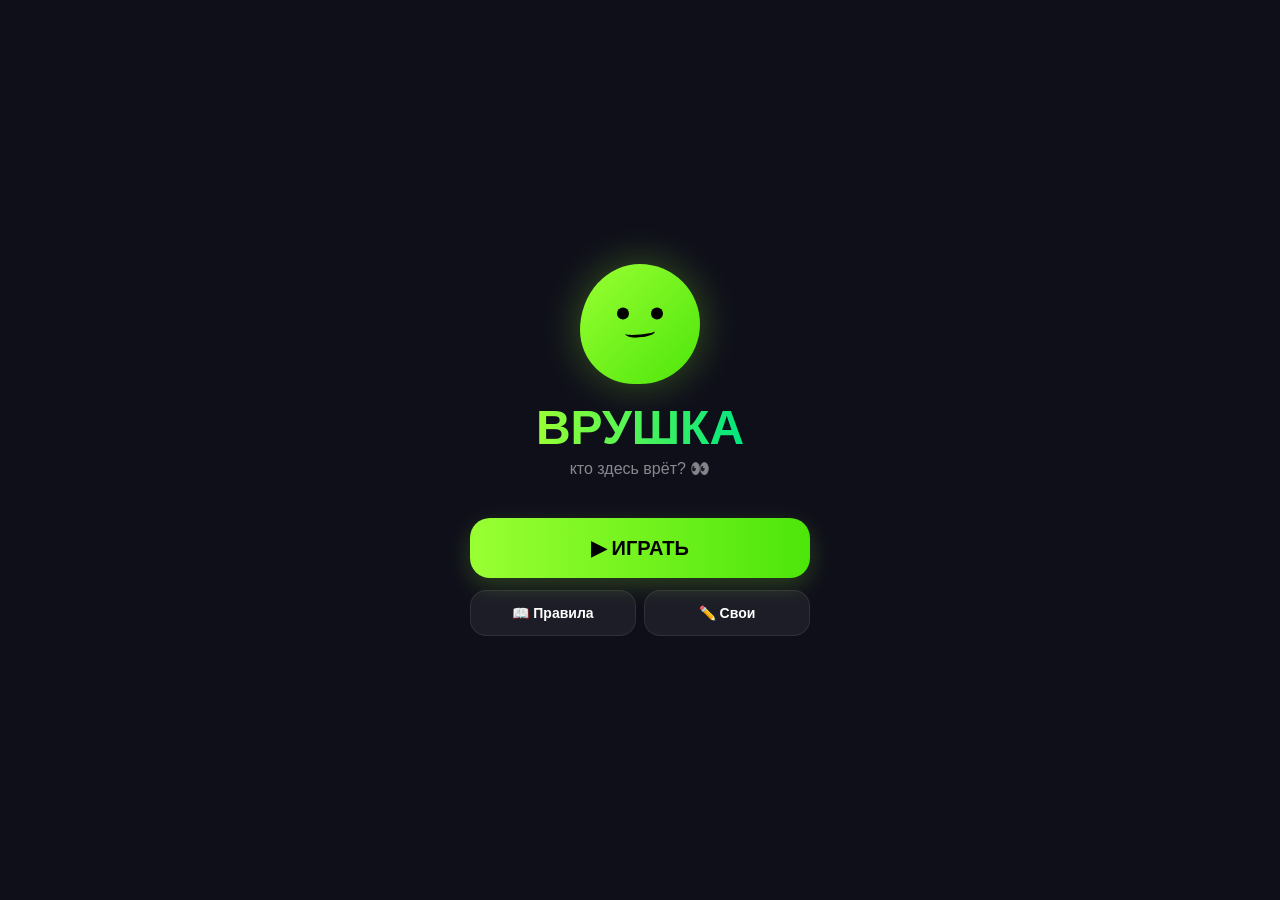
==== index.html @ 9cc6c737 "Vrushka Mini App" ====
<!DOCTYPE html>
<html lang="ru">
<head>
    <meta charset="UTF-8">
    <meta name="viewport" content="width=device-width, initial-scale=1.0, maximum-scale=1.0, user-scalable=no">
    <title>Врушка</title>
    <script src="https://telegram.org/js/telegram-web-app.js"></script>
    <link rel="stylesheet" href="css/style.css">
</head>
<body>
    <!-- Screens -->
    <div id="app">
        <!-- Menu -->
        <div id="screen-menu" class="screen active">
            <div class="floating-emojis">
                <span class="float-emoji" style="left:10%;top:12%;animation-delay:0s">🤥</span>
                <span class="float-emoji" style="left:85%;top:10%;animation-delay:0.5s">🕵️</span>
                <span class="float-emoji" style="left:8%;top:45%;animation-delay:1s">🎭</span>
                <span class="float-emoji" style="left:90%;top:40%;animation-delay:1.5s">🔍</span>
                <span class="float-emoji" style="left:15%;top:70%;animation-delay:0.8s">🃏</span>
                <span class="float-emoji" style="left:85%;top:65%;animation-delay:1.2s">👻</span>
            </div>
            <div class="menu-content">
                <div class="logo">
                    <div class="blob-logo" id="blob-logo">
                        <div class="blob-face">
                            <div class="blob-eyes">
                                <div class="blob-eye"></div>
                                <div class="blob-eye"></div>
                            </div>
                            <div class="blob-smirk"></div>
                        </div>
                    </div>
                    <h1 class="game-title">ВРУШКА</h1>
                    <p class="game-subtitle">кто здесь врёт? 👀</p>
                </div>
                <div class="menu-buttons">
                    <button class="btn btn-primary btn-large" onclick="showScreen('setup')">▶ ИГРАТЬ</button>
                    <div class="btn-row">
                        <button class="btn btn-chip" onclick="showScreen('rules')">📖 Правила</button>
                        <button class="btn btn-chip" onclick="showScreen('custom')">✏️ Свои</button>
                    </div>
                </div>
            </div>
        </div>

        <!-- Setup -->
        <div id="screen-setup" class="screen">
            <div class="screen-header">
                <button class="btn-back" onclick="showScreen('menu')">← Назад</button>
                <h2>Настройка</h2>
            </div>
            <div class="setup-content">
                <div class="setup-section">
                    <label>👥 Игроки</label>
                    <div class="player-count-row">
                        <button class="count-btn active" onclick="setPlayerCount(3)">3</button>
                        <button class="count-btn" onclick="setPlayerCount(4)">4</button>
                        <button class="count-btn" onclick="setPlayerCount(5)">5</button>
                        <button class="count-btn" onclick="setPlayerCount(6)">6</button>
                        <button class="count-btn" onclick="setPlayerCount(7)">7</button>
                        <button class="count-btn" onclick="setPlayerCount(8)">8</button>
                    </div>
                </div>
                <div class="setup-section">
                    <label>✏️ Имена</label>
                    <div id="player-names"></div>
                </div>
                <div class="setup-section">
                    <label>🤥 Врушки</label>
                    <div class="player-count-row">
                        <button class="count-btn liar active" onclick="setLiarCount(1)">1</button>
                        <button class="count-btn liar" onclick="setLiarCount(2)">2</button>
                        <button class="count-btn liar" onclick="setLiarCount(3)">3</button>
                    </div>
                </div>
                <div class="setup-section">
                    <label>🎭 Категория</label>
                    <div class="category-row" id="category-row"></div>
                </div>
                <button class="btn btn-primary btn-large" onclick="startGame()">🚀 НАЧАТЬ ИГРУ</button>
            </div>
        </div>

        <!-- Card Reveal -->
        <div id="screen-card" class="screen">
            <div class="card-progress" id="card-progress"></div>
            <div class="card-content" id="card-content"></div>
        </div>

        <!-- Round -->
        <div id="screen-round" class="screen">
            <div class="round-header" id="round-header"></div>
            <div class="round-content" id="round-content"></div>
            <div class="round-buttons">
                <button class="btn btn-danger" onclick="goToVoting()">🗳️ Голосовать</button>
                <button class="btn btn-primary" onclick="nextRound()">Далее →</button>
            </div>
        </div>

        <!-- Voting -->
        <div id="screen-voting" class="screen">
            <div class="voting-content" id="voting-content"></div>
        </div>

        <!-- Result -->
        <div id="screen-result" class="screen">
            <div class="result-content" id="result-content"></div>
        </div>

        <!-- Rules -->
        <div id="screen-rules" class="screen">
            <div class="screen-header">
                <button class="btn-back" onclick="showScreen('menu')">← Назад</button>
                <h2>Правила</h2>
            </div>
            <div class="rules-content">
                <div class="rule-card">
                    <h3>🎯 Цель</h3>
                    <p>Сыщики ищут Врушку — игрока, который НЕ знает загаданного персонажа. Врушка блефует!</p>
                </div>
                <div class="rule-card">
                    <h3>🗣️ Раунд 1: Описание</h3>
                    <p>Опишите персонажа словами. Некоторым попадутся смешные условия!</p>
                </div>
                <div class="rule-card">
                    <h3>🤫 Раунд 2: Жесты</h3>
                    <p>Покажите МЕСТО без слов — только жесты и мимика!</p>
                </div>
                <div class="rule-card">
                    <h3>☝️ Раунд 3: Одно слово</h3>
                    <p>Скажите одно слово о персонаже.</p>
                </div>
                <div class="rule-card">
                    <h3>❓ Раунд 4: Вопросы</h3>
                    <p>Задавайте друг другу вопросы как персонажу в этом месте.</p>
                </div>
                <div class="rule-card">
                    <h3>🗳️ Голосование</h3>
                    <p>Кто набрал больше голосов — подозреваемый. Если это Врушка — сыщики победили!</p>
                </div>
            </div>
        </div>

        <!-- Custom Content -->
        <div id="screen-custom" class="screen">
            <div class="screen-header">
                <button class="btn-back" onclick="showScreen('menu')">← Назад</button>
                <h2>Свой контент</h2>
            </div>
            <div class="custom-content">
                <div class="setup-section">
                    <label>🎭 Свои персонажи</label>
                    <div class="add-row">
                        <input type="text" id="custom-char-name" placeholder="Имя персонажа" class="input">
                        <button class="btn btn-add" onclick="addCustomCharacter()">+</button>
                    </div>
                    <div id="custom-chars-list" class="custom-list"></div>
                </div>
                <div class="setup-section">
                    <label>📍 Свои места</label>
                    <div class="add-row">
                        <input type="text" id="custom-place-name" placeholder="Название места" class="input">
                        <button class="btn btn-add" onclick="addCustomPlace()">+</button>
                    </div>
                    <div id="custom-places-list" class="custom-list"></div>
                </div>
            </div>
        </div>
    </div>

    <script src="js/data.js"></script>
    <script src="js/game.js"></script>
</body>
</html>
---- css/style.css ----
* { margin: 0; padding: 0; box-sizing: border-box; }

:root {
    --bg: #0f0f1a;
    --lime: #99ff33;
    --lime-dark: #4de60a;
    --purple: #9933ff;
    --pink: #ff33aa;
    --red: #ff4444;
    --orange: #ff9933;
    --text: #ffffff;
    --text-dim: rgba(255,255,255,0.5);
    --card-bg: rgba(255,255,255,0.06);
    --card-border: rgba(255,255,255,0.08);
    --radius: 16px;
    --safe-bottom: env(safe-area-inset-bottom, 20px);
}

body {
    font-family: -apple-system, 'SF Pro Rounded', 'SF Pro Display', sans-serif;
    background: var(--bg);
    color: var(--text);
    min-height: 100vh;
    overflow-x: hidden;
    -webkit-user-select: none;
    user-select: none;
}

#app { min-height: 100vh; position: relative; }

/* Screens */
.screen { display: none; min-height: 100vh; padding: 20px; padding-bottom: calc(20px + var(--safe-bottom)); flex-direction: column; }
.screen.active { display: flex; animation: fadeIn 0.3s ease; }

@keyframes fadeIn { from { opacity: 0; transform: translateY(10px); } to { opacity: 1; transform: translateY(0); } }

/* Floating emojis */
.floating-emojis { position: fixed; top: 0; left: 0; right: 0; bottom: 0; pointer-events: none; z-index: 0; }
.float-emoji { position: absolute; font-size: 28px; opacity: 0; animation: floatEmoji 3s ease-in-out infinite alternate; }
@keyframes floatEmoji { from { opacity: 0; transform: translateY(0); } to { opacity: 0.5; transform: translateY(-20px); } }

/* Logo */
.menu-content { display: flex; flex-direction: column; align-items: center; justify-content: center; flex: 1; gap: 40px; position: relative; z-index: 1; }
.logo { text-align: center; }

.blob-logo {
    width: 120px; height: 120px; margin: 0 auto 16px;
    background: linear-gradient(135deg, var(--lime), var(--lime-dark));
    border-radius: 50% 50% 50% 45% / 55% 50% 50% 45%;
    position: relative;
    box-shadow: 0 0 40px rgba(153, 255, 51, 0.3);
    animation: blobFloat 2s ease-in-out infinite alternate;
}
@keyframes blobFloat { from { transform: translateY(6px); } to { transform: translateY(-6px); } }

.blob-face { position: absolute; top: 50%; left: 50%; transform: translate(-50%, -55%); }
.blob-eyes { display: flex; gap: 22px; justify-content: center; margin-bottom: 8px; }
.blob-eye { width: 12px; height: 12px; background: #000; border-radius: 50%; }
.blob-smirk { width: 30px; height: 10px; margin: 0 auto; border-bottom: 3px solid #000; border-radius: 0 0 50% 50%; transform: rotate(-5deg); }

.game-title {
    font-size: 48px; font-weight: 900;
    background: linear-gradient(90deg, var(--lime), #00e680);
    -webkit-background-clip: text; -webkit-text-fill-color: transparent;
    text-shadow: none;
}
.game-subtitle { color: var(--text-dim); font-size: 16px; margin-top: 4px; }

/* Buttons */
.menu-buttons { width: 100%; max-width: 340px; display: flex; flex-direction: column; gap: 12px; }

.btn {
    border: none; cursor: pointer; font-weight: 800; font-size: 16px;
    border-radius: var(--radius); padding: 16px 24px;
    transition: transform 0.15s, opacity 0.15s;
    font-family: inherit;
}
.btn:active { transform: scale(0.97); }

.btn-primary { background: linear-gradient(90deg, var(--lime), var(--lime-dark)); color: #000; }
.btn-large { font-size: 20px; padding: 18px 24px; width: 100%; border-radius: 20px; box-shadow: 0 8px 25px rgba(153, 255, 51, 0.2); }
.btn-danger { background: var(--red); color: #fff; }
.btn-chip { background: var(--card-bg); color: #fff; flex: 1; font-size: 14px; padding: 14px 10px; border: 1px solid var(--card-border); }
.btn-row { display: flex; gap: 8px; }
.btn-back { background: none; border: none; color: var(--text-dim); font-size: 16px; cursor: pointer; font-family: inherit; }
.btn-add { background: var(--lime); color: #000; border: none; width: 44px; height: 44px; border-radius: 10px; font-size: 20px; font-weight: bold; cursor: pointer; }

/* Screen header */
.screen-header { display: flex; align-items: center; gap: 12px; margin-bottom: 20px; }
.screen-header h2 { font-size: 22px; font-weight: 900; flex: 1; text-align: center; padding-right: 40px; }

/* Setup */
.setup-content { display: flex; flex-direction: column; gap: 20px; overflow-y: auto; flex: 1; }
.setup-section { background: var(--card-bg); border-radius: var(--radius); padding: 16px; }
.setup-section label { font-size: 14px; font-weight: 700; display: block; margin-bottom: 10px; }

.player-count-row { display: flex; gap: 8px; }
.count-btn {
    flex: 1; padding: 12px 0; background: rgba(255,255,255,0.08); border: none; color: #fff;
    border-radius: 12px; font-size: 18px; font-weight: 800; cursor: pointer; font-family: inherit;
    transition: all 0.2s;
}
.count-btn.active { background: linear-gradient(180deg, var(--lime), var(--lime-dark)); color: #000; }
.count-btn.liar.active { background: linear-gradient(180deg, var(--red), var(--orange)); color: #000; }

.input {
    width: 100%; padding: 12px 14px; background: rgba(255,255,255,0.08); border: 1px solid var(--card-border);
    border-radius: 10px; color: #fff; font-size: 16px; font-family: inherit; outline: none;
}
.input:focus { border-color: var(--lime); }
.input-row { margin-bottom: 8px; }

.add-row { display: flex; gap: 8px; margin-bottom: 10px; }
.add-row .input { flex: 1; }

/* Category */
.category-row { display: flex; gap: 8px; flex-wrap: wrap; }
.cat-btn {
    padding: 8px 14px; background: rgba(255,255,255,0.08); border: none; color: #fff;
    border-radius: 20px; font-size: 13px; font-weight: 600; cursor: pointer; font-family: inherit;
    transition: all 0.2s;
}
.cat-btn.active { background: linear-gradient(90deg, var(--lime), var(--lime-dark)); color: #000; }

/* Card Reveal */
.card-progress { display: flex; gap: 4px; margin-bottom: 20px; }
.card-pip { flex: 1; height: 4px; border-radius: 2px; background: rgba(255,255,255,0.15); }
.card-pip.done { background: var(--lime); }

.card-content { flex: 1; display: flex; flex-direction: column; align-items: center; justify-content: center; gap: 16px; }

.card-pass { text-align: center; }
.card-pass .phone-emoji { font-size: 60px; margin-bottom: 16px; }
.card-pass .player-name { font-size: 32px; font-weight: 900; background: linear-gradient(90deg, var(--lime), var(--lime-dark)); -webkit-background-clip: text; -webkit-text-fill-color: transparent; }

.card-revealed { text-align: center; width: 100%; }
.role-emoji { font-size: 50px; margin-bottom: 8px; }
.role-text { font-size: 24px; font-weight: 900; margin-bottom: 16px; }
.role-detective { color: var(--lime); }
.role-liar { color: var(--red); }

.card-info {
    background: var(--card-bg); border-radius: var(--radius); padding: 24px;
    margin: 0 auto; max-width: 300px; width: 100%;
    border: 1px solid var(--card-border);
}
.card-info.liar { border-color: rgba(255,68,68,0.2); background: rgba(255,68,68,0.08); }
.card-info.detective { border-color: rgba(153,255,51,0.2); background: rgba(153,255,51,0.05); }

.card-label { font-size: 12px; color: var(--text-dim); margin-bottom: 4px; }
.card-value { font-size: 18px; font-weight: 700; }
.card-emoji { font-size: 32px; margin-bottom: 4px; }
.card-divider { height: 1px; background: rgba(255,255,255,0.1); margin: 12px 0; }

.condition-badge {
    background: rgba(255,153,51,0.1); border: 1px solid rgba(255,153,51,0.2);
    border-radius: 12px; padding: 12px; margin-top: 12px; text-align: center;
}
.condition-badge span { color: var(--orange); font-weight: 700; font-size: 14px; }

/* Round */
.round-header { text-align: center; margin-bottom: 16px; }
.round-num { font-size: 14px; color: var(--text-dim); }
.round-title { font-size: 24px; font-weight: 900; margin: 4px 0; }
.round-subtitle { font-size: 14px; color: var(--text-dim); }

.round-content { flex: 1; overflow-y: auto; }

.player-card {
    display: flex; align-items: center; gap: 12px;
    padding: 12px 14px; background: var(--card-bg); border-radius: 12px; margin-bottom: 8px;
    border: 1px solid transparent; cursor: pointer;
}
.player-card.active { background: rgba(153,255,51,0.08); border-color: rgba(153,255,51,0.2); }
.player-card .name { font-weight: 600; flex: 1; }
.player-card .badge { font-size: 12px; color: var(--lime); background: rgba(153,255,51,0.15); padding: 4px 8px; border-radius: 8px; }
.player-card .condition-text { font-size: 12px; color: var(--orange); margin-top: 2px; }

.round-buttons { display: flex; gap: 10px; padding-top: 16px; }
.round-buttons .btn { flex: 1; }

.info-bubble {
    display: flex; gap: 8px; padding: 12px; background: rgba(153,255,51,0.05);
    border-radius: 12px; margin-top: 12px; font-size: 13px; color: var(--text-dim);
}

/* Voting */
.voting-content { flex: 1; display: flex; flex-direction: column; }
.voting-title { font-size: 24px; font-weight: 900; text-align: center; margin-bottom: 4px; }
.voting-subtitle { text-align: center; color: var(--text-dim); margin-bottom: 20px; }

.vote-btn {
    display: flex; align-items: center; padding: 14px 16px; background: var(--card-bg);
    border: 1px solid var(--card-border); border-radius: 12px; margin-bottom: 8px;
    cursor: pointer; transition: all 0.2s;
}
.vote-btn:active { background: rgba(255,68,68,0.15); border-color: rgba(255,68,68,0.3); }
.vote-btn .name { flex: 1; font-size: 17px; font-weight: 600; color: #fff; }
.vote-btn .check { font-size: 20px; color: var(--text-dim); }
.vote-btn.selected { background: rgba(255,68,68,0.12); border-color: rgba(255,68,68,0.4); }
.vote-btn.selected .check { color: var(--red); }

.btn-vote-confirm {
    margin-top: auto; padding: 16px; background: linear-gradient(90deg, var(--red), var(--pink));
    color: #fff; border: none; border-radius: 16px; font-size: 17px; font-weight: 800;
    cursor: pointer; font-family: inherit; width: 100%;
}

/* Result */
.result-content { flex: 1; display: flex; flex-direction: column; align-items: center; gap: 16px; padding-top: 30px; overflow-y: auto; }
.result-emoji { font-size: 70px; animation: resultPop 0.6s ease; }
@keyframes resultPop { 0% { transform: scale(0.2); } 60% { transform: scale(1.15); } 100% { transform: scale(1); } }
.result-title { font-size: 28px; font-weight: 900; }
.result-win { color: var(--lime); }
.result-lose { color: var(--red); }

.meme-card {
    background: linear-gradient(180deg, rgba(30,30,45,1), rgba(20,20,30,1));
    border: 1px solid var(--card-border); border-radius: 20px;
    padding: 24px; text-align: center; width: 100%;
    box-shadow: 0 10px 30px rgba(0,0,0,0.3);
}
.meme-emoji { font-size: 50px; margin-bottom: 12px; }
.meme-text { font-size: 24px; font-weight: 900; margin-bottom: 8px; }
.meme-subtext { font-size: 15px; color: var(--text-dim); }

.result-card-reveal { background: var(--card-bg); border-radius: var(--radius); padding: 16px; width: 100%; text-align: center; }

.result-votes { width: 100%; }
.result-vote-row {
    display: flex; align-items: center; gap: 10px; padding: 10px 14px;
    background: var(--card-bg); border-radius: 10px; margin-bottom: 6px;
}
.result-vote-row .name { flex: 1; font-weight: 600; }
.result-vote-row .role-badge { font-size: 11px; font-weight: 700; padding: 3px 8px; border-radius: 10px; }
.role-badge-detective { color: var(--lime); background: rgba(153,255,51,0.12); }
.role-badge-liar { color: var(--red); background: rgba(255,68,68,0.12); }

/* Rules */
.rules-content { display: flex; flex-direction: column; gap: 12px; overflow-y: auto; flex: 1; }
.rule-card { background: var(--card-bg); border-radius: var(--radius); padding: 16px; }
.rule-card h3 { font-size: 16px; margin-bottom: 6px; }
.rule-card p { font-size: 14px; color: var(--text-dim); line-height: 1.5; }

/* Custom list */
.custom-list { display: flex; flex-direction: column; gap: 6px; }
.custom-item {
    display: flex; align-items: center; gap: 10px; padding: 10px 12px;
    background: rgba(255,255,255,0.04); border-radius: 10px;
}
.custom-item .name { flex: 1; font-weight: 600; }
.custom-item .del { background: none; border: none; color: rgba(255,68,68,0.5); font-size: 18px; cursor: pointer; }

/* Telegram theme */
body.tg-theme { --bg: var(--tg-theme-bg-color, #0f0f1a); color: var(--tg-theme-text-color, #fff); }
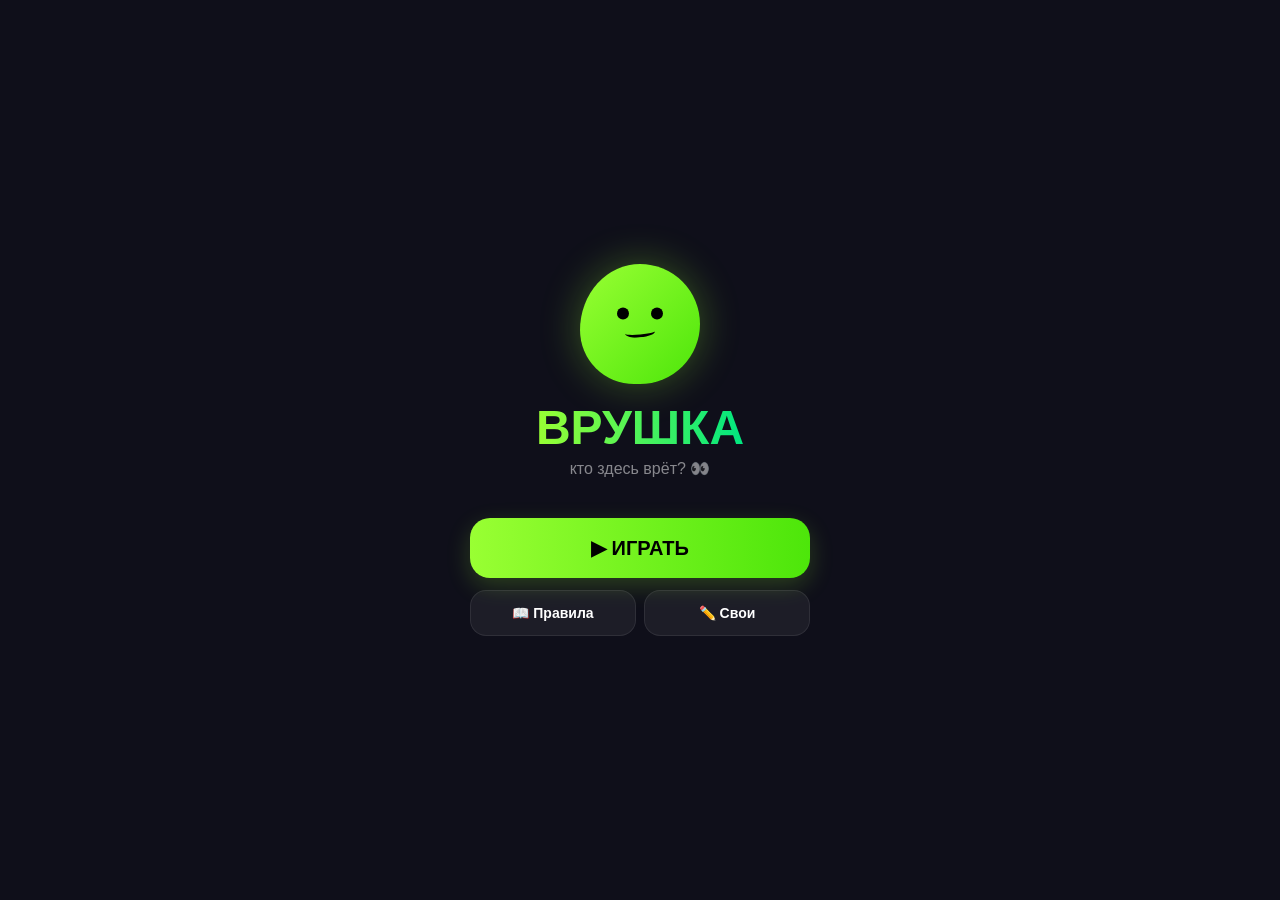
==== commit cb0cb006: "Force dark theme, fix XSS, add cache-busting, iOS fixes" ====
--- a/index.html
+++ b/index.html
@@ -1,15 +1,158 @@
 <!DOCTYPE html>
-<html lang="ru">
+<html lang="ru" style="background:#0f0f1a!important">
 <head>
     <meta charset="UTF-8">
     <meta name="viewport" content="width=device-width, initial-scale=1.0, maximum-scale=1.0, user-scalable=no">
+    <meta name="theme-color" content="#0f0f1a">
     <title>Врушка</title>
+    <style>
+/* CRITICAL DARK THEME - INLINED TO BYPASS IOS TELEGRAM CACHE */
+html,body,#app{background:#0f0f1a!important;background-color:#0f0f1a!important;color:#fff!important}
+*{color-scheme:dark!important}
+* { margin: 0; padding: 0; box-sizing: border-box; }
+:root {
+    --bg: #0f0f1a; --lime: #99ff33; --lime-dark: #4de60a;
+    --purple: #9933ff; --pink: #ff33aa; --red: #ff4444; --orange: #ff9933;
+    --text: #ffffff; --text-dim: rgba(255,255,255,0.5);
+    --card-bg: rgba(255,255,255,0.06); --card-border: rgba(255,255,255,0.08);
+    --radius: 16px; --safe-bottom: env(safe-area-inset-bottom, 20px);
+}
+html::before{content:'';position:fixed;inset:-100px;background:#0f0f1a;z-index:-99999;pointer-events:none}
+body { font-family: -apple-system, 'SF Pro Rounded', 'SF Pro Display', sans-serif; min-height: 100vh; min-height: 100dvh; overflow-x: hidden; -webkit-user-select: none; user-select: none; -webkit-tap-highlight-color: transparent; touch-action: manipulation; }
+#app { min-height: 100vh; min-height: 100dvh; position: relative; }
+.screen { display: none; min-height: 100vh; min-height: 100dvh; padding: 20px; padding-bottom: calc(20px + var(--safe-bottom)); flex-direction: column; background: #0f0f1a; }
+.screen.active { display: flex; animation: fadeIn 0.3s ease; }
+@keyframes fadeIn { from { opacity: 0; transform: translateY(10px); } to { opacity: 1; transform: translateY(0); } }
+.floating-emojis { position: fixed; top: 0; left: 0; right: 0; bottom: 0; pointer-events: none; z-index: 0; }
+.float-emoji { position: absolute; font-size: 28px; opacity: 0; animation: floatEmoji 3s ease-in-out infinite alternate; will-change: transform, opacity; }
+@keyframes floatEmoji { from { opacity: 0; transform: translateY(0); } to { opacity: 0.5; transform: translateY(-20px); } }
+.menu-content { display: flex; flex-direction: column; align-items: center; justify-content: center; flex: 1; gap: 40px; position: relative; z-index: 1; }
+.logo { text-align: center; }
+.blob-logo { width: 120px; height: 120px; margin: 0 auto 16px; background: linear-gradient(135deg, var(--lime), var(--lime-dark)); border-radius: 50% 50% 50% 45% / 55% 50% 50% 45%; position: relative; box-shadow: 0 0 40px rgba(153, 255, 51, 0.3); animation: blobFloat 2s ease-in-out infinite alternate; will-change: transform; }
+@keyframes blobFloat { from { transform: translateY(6px); } to { transform: translateY(-6px); } }
+.blob-face { position: absolute; top: 50%; left: 50%; transform: translate(-50%, -55%); }
+.blob-eyes { display: flex; gap: 22px; justify-content: center; margin-bottom: 8px; }
+.blob-eye { width: 12px; height: 12px; background: #000; border-radius: 50%; }
+.blob-smirk { width: 30px; height: 10px; margin: 0 auto; border-bottom: 3px solid #000; border-radius: 0 0 50% 50%; transform: rotate(-5deg); }
+.game-title { font-size: 48px; font-weight: 900; background: linear-gradient(90deg, var(--lime), #00e680); -webkit-background-clip: text; -webkit-text-fill-color: transparent; text-shadow: none; }
+.game-subtitle { color: var(--text-dim); font-size: 16px; margin-top: 4px; }
+.menu-buttons { width: 100%; max-width: 340px; display: flex; flex-direction: column; gap: 12px; }
+.btn { border: none; cursor: pointer; font-weight: 800; font-size: 16px; border-radius: var(--radius); padding: 16px 24px; transition: transform 0.15s, opacity 0.15s; font-family: inherit; }
+.btn:active { transform: scale(0.97); }
+.btn-primary { background: linear-gradient(90deg, var(--lime), var(--lime-dark)); color: #000; }
+.btn-large { font-size: 20px; padding: 18px 24px; width: 100%; border-radius: 20px; box-shadow: 0 8px 25px rgba(153, 255, 51, 0.2); }
+.btn-danger { background: var(--red); color: #fff; }
+.btn-chip { background: var(--card-bg); color: #fff; flex: 1; font-size: 14px; padding: 14px 10px; border: 1px solid var(--card-border); }
+.btn-row { display: flex; gap: 8px; }
+.btn-back { background: none; border: none; color: var(--text-dim); font-size: 16px; cursor: pointer; font-family: inherit; }
+.btn-add { background: var(--lime); color: #000; border: none; width: 44px; height: 44px; border-radius: 10px; font-size: 20px; font-weight: bold; cursor: pointer; }
+.screen-header { display: flex; align-items: center; gap: 12px; margin-bottom: 20px; }
+.screen-header h2 { font-size: 22px; font-weight: 900; flex: 1; text-align: center; padding-right: 40px; }
+.setup-content { display: flex; flex-direction: column; gap: 20px; overflow-y: auto; flex: 1; -webkit-overflow-scrolling: touch; padding-bottom: 20px; }
+.setup-section { background: var(--card-bg); border-radius: var(--radius); padding: 16px; }
+.setup-section label { font-size: 14px; font-weight: 700; display: block; margin-bottom: 10px; }
+.player-count-row { display: flex; gap: 8px; }
+.count-btn { flex: 1; padding: 12px 0; background: rgba(255,255,255,0.08); border: none; color: #fff; border-radius: 12px; font-size: 18px; font-weight: 800; cursor: pointer; font-family: inherit; transition: all 0.2s; }
+.count-btn.active { background: linear-gradient(180deg, var(--lime), var(--lime-dark)); color: #000; }
+.count-btn.liar.active { background: linear-gradient(180deg, var(--red), var(--orange)); color: #000; }
+.input { width: 100%; padding: 12px 14px; background: rgba(255,255,255,0.08); border: 1px solid var(--card-border); border-radius: 10px; color: #fff; font-size: 16px; font-family: inherit; outline: none; }
+.input:focus { border-color: var(--lime); }
+.input-row { margin-bottom: 8px; }
+.add-row { display: flex; gap: 8px; margin-bottom: 10px; }
+.add-row .input { flex: 1; }
+.category-row { display: flex; gap: 8px; flex-wrap: wrap; }
+.cat-btn { padding: 8px 14px; background: rgba(255,255,255,0.08); border: none; color: #fff; border-radius: 20px; font-size: 13px; font-weight: 600; cursor: pointer; font-family: inherit; transition: all 0.2s; }
+.cat-btn.active { background: linear-gradient(90deg, var(--lime), var(--lime-dark)); color: #000; }
+.card-progress { display: flex; gap: 4px; margin-bottom: 20px; }
+.card-pip { flex: 1; height: 4px; border-radius: 2px; background: rgba(255,255,255,0.15); }
+.card-pip.done { background: var(--lime); }
+.card-content { flex: 1; display: flex; flex-direction: column; align-items: center; justify-content: center; gap: 16px; }
+.card-pass { text-align: center; }
+.card-pass .phone-emoji { font-size: 60px; margin-bottom: 16px; }
+.card-pass .player-name { font-size: 32px; font-weight: 900; background: linear-gradient(90deg, var(--lime), var(--lime-dark)); -webkit-background-clip: text; -webkit-text-fill-color: transparent; }
+.card-revealed { text-align: center; width: 100%; }
+.role-emoji { font-size: 50px; margin-bottom: 8px; }
+.role-text { font-size: 24px; font-weight: 900; margin-bottom: 16px; }
+.role-detective { color: var(--lime); }
+.role-liar { color: var(--red); }
+.card-info { background: var(--card-bg); border-radius: var(--radius); padding: 24px; margin: 0 auto; max-width: 300px; width: 100%; border: 1px solid var(--card-border); }
+.card-info.liar { border-color: rgba(255,68,68,0.2); background: rgba(255,68,68,0.08); }
+.card-info.detective { border-color: rgba(153,255,51,0.2); background: rgba(153,255,51,0.05); }
+.card-label { font-size: 12px; color: var(--text-dim); margin-bottom: 4px; }
+.card-value { font-size: 18px; font-weight: 700; }
+.card-emoji { font-size: 32px; margin-bottom: 4px; }
+.card-divider { height: 1px; background: rgba(255,255,255,0.1); margin: 12px 0; }
+.condition-badge { background: rgba(255,153,51,0.1); border: 1px solid rgba(255,153,51,0.2); border-radius: 12px; padding: 12px; margin-top: 12px; text-align: center; }
+.condition-badge span { color: var(--orange); font-weight: 700; font-size: 14px; }
+.round-header { text-align: center; margin-bottom: 16px; }
+.round-num { font-size: 14px; color: var(--text-dim); }
+.round-title { font-size: 24px; font-weight: 900; margin: 4px 0; }
+.round-subtitle { font-size: 14px; color: var(--text-dim); }
+.round-content { flex: 1; overflow-y: auto; }
+.player-card { display: flex; align-items: center; gap: 12px; padding: 12px 14px; background: var(--card-bg); border-radius: 12px; margin-bottom: 8px; border: 1px solid transparent; cursor: pointer; }
+.player-card.active { background: rgba(153,255,51,0.08); border-color: rgba(153,255,51,0.2); }
+.player-card .name { font-weight: 600; flex: 1; }
+.player-card .badge { font-size: 12px; color: var(--lime); background: rgba(153,255,51,0.15); padding: 4px 8px; border-radius: 8px; }
+.player-card .condition-text { font-size: 12px; color: var(--orange); margin-top: 2px; }
+.round-buttons { display: flex; gap: 10px; padding-top: 16px; }
+.round-buttons .btn { flex: 1; }
+.voting-content { flex: 1; display: flex; flex-direction: column; }
+.voting-title { font-size: 24px; font-weight: 900; text-align: center; margin-bottom: 4px; }
+.voting-subtitle { text-align: center; color: var(--text-dim); margin-bottom: 20px; }
+.vote-btn { display: flex; align-items: center; padding: 14px 16px; background: var(--card-bg); border: 1px solid var(--card-border); border-radius: 12px; margin-bottom: 8px; cursor: pointer; transition: all 0.2s; }
+.vote-btn:active { background: rgba(255,68,68,0.15); border-color: rgba(255,68,68,0.3); }
+.vote-btn .name { flex: 1; font-size: 17px; font-weight: 600; color: #fff; }
+.vote-btn .check { font-size: 20px; color: var(--text-dim); }
+.vote-btn.selected { background: rgba(255,68,68,0.12); border-color: rgba(255,68,68,0.4); }
+.vote-btn.selected .check { color: var(--red); }
+.btn-vote-confirm { margin-top: auto; padding: 16px; background: linear-gradient(90deg, var(--red), var(--pink)); color: #fff; border: none; border-radius: 16px; font-size: 17px; font-weight: 800; cursor: pointer; font-family: inherit; width: 100%; }
+.result-content { flex: 1; display: flex; flex-direction: column; align-items: center; gap: 16px; padding-top: 30px; overflow-y: auto; -webkit-overflow-scrolling: touch; }
+.result-emoji { font-size: 70px; animation: resultPop 0.6s ease; }
+@keyframes resultPop { 0% { transform: scale(0.2); } 60% { transform: scale(1.15); } 100% { transform: scale(1); } }
+.result-title { font-size: 28px; font-weight: 900; }
+.result-win { color: var(--lime); }
+.result-lose { color: var(--red); }
+.meme-card { background: linear-gradient(180deg, rgba(30,30,45,1), rgba(20,20,30,1)); border: 1px solid var(--card-border); border-radius: 20px; padding: 24px; text-align: center; width: 100%; box-shadow: 0 10px 30px rgba(0,0,0,0.3); }
+.meme-emoji { font-size: 50px; margin-bottom: 12px; }
+.meme-text { font-size: 24px; font-weight: 900; margin-bottom: 8px; }
+.meme-subtext { font-size: 15px; color: var(--text-dim); }
+.result-card-reveal { background: var(--card-bg); border-radius: var(--radius); padding: 16px; width: 100%; text-align: center; }
+.result-votes { width: 100%; }
+.result-vote-row { display: flex; align-items: center; gap: 10px; padding: 10px 14px; background: var(--card-bg); border-radius: 10px; margin-bottom: 6px; }
+.result-vote-row .name { flex: 1; font-weight: 600; }
+.result-vote-row .role-badge { font-size: 11px; font-weight: 700; padding: 3px 8px; border-radius: 10px; }
+.role-badge-detective { color: var(--lime); background: rgba(153,255,51,0.12); }
+.role-badge-liar { color: var(--red); background: rgba(255,68,68,0.12); }
+.rules-content { display: flex; flex-direction: column; gap: 12px; overflow-y: auto; flex: 1; }
+.rule-card { background: var(--card-bg); border-radius: var(--radius); padding: 16px; }
+.rule-card h3 { font-size: 16px; margin-bottom: 6px; }
+.rule-card p { font-size: 14px; color: var(--text-dim); line-height: 1.5; }
+.custom-list { display: flex; flex-direction: column; gap: 6px; }
+.custom-item { display: flex; align-items: center; gap: 10px; padding: 10px 12px; background: rgba(255,255,255,0.04); border-radius: 10px; }
+.custom-item .name { flex: 1; font-weight: 600; }
+.custom-item .del { background: none; border: none; color: rgba(255,68,68,0.5); font-size: 18px; cursor: pointer; }
+    </style>
+    <script>
+    (function(){
+        function forceDark(){
+            try {
+                document.documentElement.style.setProperty('background-color','#0f0f1a','important');
+                if(document.body)document.body.style.setProperty('background-color','#0f0f1a','important');
+                var app=document.getElementById('app');
+                if(app)app.style.setProperty('background-color','#0f0f1a','important');
+            }catch(e){}
+        }
+        forceDark();
+        document.addEventListener('DOMContentLoaded',forceDark);
+        window.addEventListener('load',forceDark);
+        setInterval(forceDark,300);
+    })();
+    </script>
     <script src="https://telegram.org/js/telegram-web-app.js"></script>
-    <link rel="stylesheet" href="css/style.css">
 </head>
-<body>
+<body style="background:#0f0f1a!important;color:#fff!important">
     <!-- Screens -->
-    <div id="app">
+    <div id="app" style="background:#0f0f1a!important">
         <!-- Menu -->
         <div id="screen-menu" class="screen active">
             <div class="floating-emojis">
@@ -169,7 +312,7 @@
         </div>
     </div>
 
-    <script src="js/data.js"></script>
-    <script src="js/game.js"></script>
+    <script src="js/data.js?v=5"></script>
+    <script src="js/game.js?v=5"></script>
 </body>
 </html>
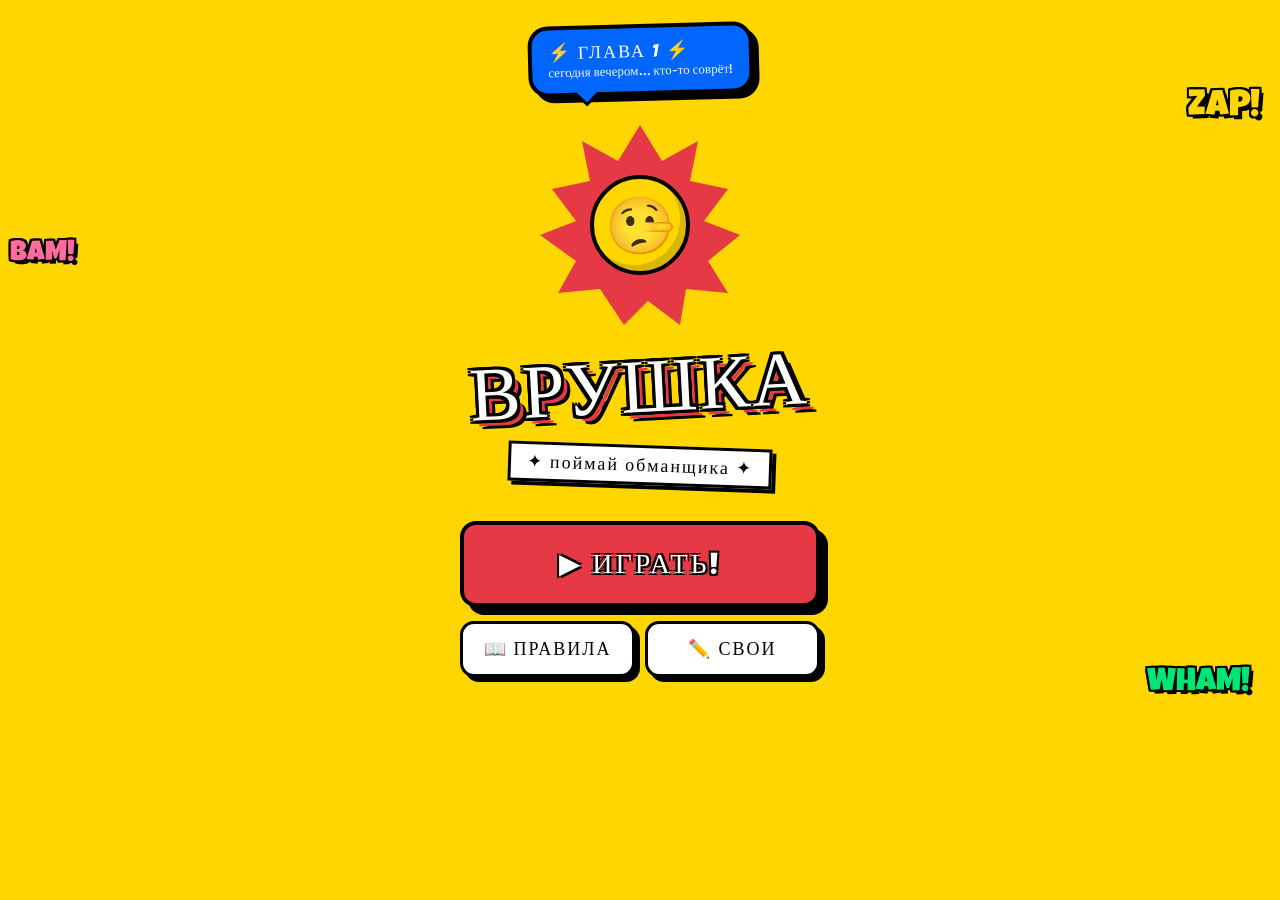
==== commit c6aa6d40: "Promote Comic Book design to main Vrushka" ====
--- a/index.html
+++ b/index.html
@@ -1,318 +1,742 @@
 <!DOCTYPE html>
-<html lang="ru" style="background:#0f0f1a!important">
+<html lang="ru" style="background:#ffd600!important">
 <head>
-    <meta charset="UTF-8">
-    <meta name="viewport" content="width=device-width, initial-scale=1.0, maximum-scale=1.0, user-scalable=no">
-    <meta name="theme-color" content="#0f0f1a">
-    <title>Врушка</title>
-    <style>
-/* CRITICAL DARK THEME - INLINED TO BYPASS IOS TELEGRAM CACHE */
-html,body,#app{background:#0f0f1a!important;background-color:#0f0f1a!important;color:#fff!important}
-*{color-scheme:dark!important}
-* { margin: 0; padding: 0; box-sizing: border-box; }
-:root {
-    --bg: #0f0f1a; --lime: #99ff33; --lime-dark: #4de60a;
-    --purple: #9933ff; --pink: #ff33aa; --red: #ff4444; --orange: #ff9933;
-    --text: #ffffff; --text-dim: rgba(255,255,255,0.5);
-    --card-bg: rgba(255,255,255,0.06); --card-border: rgba(255,255,255,0.08);
-    --radius: 16px; --safe-bottom: env(safe-area-inset-bottom, 20px);
-}
-html::before{content:'';position:fixed;inset:-100px;background:#0f0f1a;z-index:-99999;pointer-events:none}
-body { font-family: -apple-system, 'SF Pro Rounded', 'SF Pro Display', sans-serif; min-height: 100vh; min-height: 100dvh; overflow-x: hidden; -webkit-user-select: none; user-select: none; -webkit-tap-highlight-color: transparent; touch-action: manipulation; }
-#app { min-height: 100vh; min-height: 100dvh; position: relative; }
-.screen { display: none; min-height: 100vh; min-height: 100dvh; padding: 20px; padding-bottom: calc(20px + var(--safe-bottom)); flex-direction: column; background: #0f0f1a; }
-.screen.active { display: flex; animation: fadeIn 0.3s ease; }
-@keyframes fadeIn { from { opacity: 0; transform: translateY(10px); } to { opacity: 1; transform: translateY(0); } }
-.floating-emojis { position: fixed; top: 0; left: 0; right: 0; bottom: 0; pointer-events: none; z-index: 0; }
-.float-emoji { position: absolute; font-size: 28px; opacity: 0; animation: floatEmoji 3s ease-in-out infinite alternate; will-change: transform, opacity; }
-@keyframes floatEmoji { from { opacity: 0; transform: translateY(0); } to { opacity: 0.5; transform: translateY(-20px); } }
-.menu-content { display: flex; flex-direction: column; align-items: center; justify-content: center; flex: 1; gap: 40px; position: relative; z-index: 1; }
-.logo { text-align: center; }
-.blob-logo { width: 120px; height: 120px; margin: 0 auto 16px; background: linear-gradient(135deg, var(--lime), var(--lime-dark)); border-radius: 50% 50% 50% 45% / 55% 50% 50% 45%; position: relative; box-shadow: 0 0 40px rgba(153, 255, 51, 0.3); animation: blobFloat 2s ease-in-out infinite alternate; will-change: transform; }
-@keyframes blobFloat { from { transform: translateY(6px); } to { transform: translateY(-6px); } }
-.blob-face { position: absolute; top: 50%; left: 50%; transform: translate(-50%, -55%); }
-.blob-eyes { display: flex; gap: 22px; justify-content: center; margin-bottom: 8px; }
-.blob-eye { width: 12px; height: 12px; background: #000; border-radius: 50%; }
-.blob-smirk { width: 30px; height: 10px; margin: 0 auto; border-bottom: 3px solid #000; border-radius: 0 0 50% 50%; transform: rotate(-5deg); }
-.game-title { font-size: 48px; font-weight: 900; background: linear-gradient(90deg, var(--lime), #00e680); -webkit-background-clip: text; -webkit-text-fill-color: transparent; text-shadow: none; }
-.game-subtitle { color: var(--text-dim); font-size: 16px; margin-top: 4px; }
-.menu-buttons { width: 100%; max-width: 340px; display: flex; flex-direction: column; gap: 12px; }
-.btn { border: none; cursor: pointer; font-weight: 800; font-size: 16px; border-radius: var(--radius); padding: 16px 24px; transition: transform 0.15s, opacity 0.15s; font-family: inherit; }
-.btn:active { transform: scale(0.97); }
-.btn-primary { background: linear-gradient(90deg, var(--lime), var(--lime-dark)); color: #000; }
-.btn-large { font-size: 20px; padding: 18px 24px; width: 100%; border-radius: 20px; box-shadow: 0 8px 25px rgba(153, 255, 51, 0.2); }
-.btn-danger { background: var(--red); color: #fff; }
-.btn-chip { background: var(--card-bg); color: #fff; flex: 1; font-size: 14px; padding: 14px 10px; border: 1px solid var(--card-border); }
-.btn-row { display: flex; gap: 8px; }
-.btn-back { background: none; border: none; color: var(--text-dim); font-size: 16px; cursor: pointer; font-family: inherit; }
-.btn-add { background: var(--lime); color: #000; border: none; width: 44px; height: 44px; border-radius: 10px; font-size: 20px; font-weight: bold; cursor: pointer; }
-.screen-header { display: flex; align-items: center; gap: 12px; margin-bottom: 20px; }
-.screen-header h2 { font-size: 22px; font-weight: 900; flex: 1; text-align: center; padding-right: 40px; }
-.setup-content { display: flex; flex-direction: column; gap: 20px; overflow-y: auto; flex: 1; -webkit-overflow-scrolling: touch; padding-bottom: 20px; }
-.setup-section { background: var(--card-bg); border-radius: var(--radius); padding: 16px; }
-.setup-section label { font-size: 14px; font-weight: 700; display: block; margin-bottom: 10px; }
-.player-count-row { display: flex; gap: 8px; }
-.count-btn { flex: 1; padding: 12px 0; background: rgba(255,255,255,0.08); border: none; color: #fff; border-radius: 12px; font-size: 18px; font-weight: 800; cursor: pointer; font-family: inherit; transition: all 0.2s; }
-.count-btn.active { background: linear-gradient(180deg, var(--lime), var(--lime-dark)); color: #000; }
-.count-btn.liar.active { background: linear-gradient(180deg, var(--red), var(--orange)); color: #000; }
-.input { width: 100%; padding: 12px 14px; background: rgba(255,255,255,0.08); border: 1px solid var(--card-border); border-radius: 10px; color: #fff; font-size: 16px; font-family: inherit; outline: none; }
-.input:focus { border-color: var(--lime); }
-.input-row { margin-bottom: 8px; }
-.add-row { display: flex; gap: 8px; margin-bottom: 10px; }
-.add-row .input { flex: 1; }
-.category-row { display: flex; gap: 8px; flex-wrap: wrap; }
-.cat-btn { padding: 8px 14px; background: rgba(255,255,255,0.08); border: none; color: #fff; border-radius: 20px; font-size: 13px; font-weight: 600; cursor: pointer; font-family: inherit; transition: all 0.2s; }
-.cat-btn.active { background: linear-gradient(90deg, var(--lime), var(--lime-dark)); color: #000; }
-.card-progress { display: flex; gap: 4px; margin-bottom: 20px; }
-.card-pip { flex: 1; height: 4px; border-radius: 2px; background: rgba(255,255,255,0.15); }
-.card-pip.done { background: var(--lime); }
-.card-content { flex: 1; display: flex; flex-direction: column; align-items: center; justify-content: center; gap: 16px; }
-.card-pass { text-align: center; }
-.card-pass .phone-emoji { font-size: 60px; margin-bottom: 16px; }
-.card-pass .player-name { font-size: 32px; font-weight: 900; background: linear-gradient(90deg, var(--lime), var(--lime-dark)); -webkit-background-clip: text; -webkit-text-fill-color: transparent; }
-.card-revealed { text-align: center; width: 100%; }
-.role-emoji { font-size: 50px; margin-bottom: 8px; }
-.role-text { font-size: 24px; font-weight: 900; margin-bottom: 16px; }
-.role-detective { color: var(--lime); }
-.role-liar { color: var(--red); }
-.card-info { background: var(--card-bg); border-radius: var(--radius); padding: 24px; margin: 0 auto; max-width: 300px; width: 100%; border: 1px solid var(--card-border); }
-.card-info.liar { border-color: rgba(255,68,68,0.2); background: rgba(255,68,68,0.08); }
-.card-info.detective { border-color: rgba(153,255,51,0.2); background: rgba(153,255,51,0.05); }
-.card-label { font-size: 12px; color: var(--text-dim); margin-bottom: 4px; }
-.card-value { font-size: 18px; font-weight: 700; }
-.card-emoji { font-size: 32px; margin-bottom: 4px; }
-.card-divider { height: 1px; background: rgba(255,255,255,0.1); margin: 12px 0; }
-.condition-badge { background: rgba(255,153,51,0.1); border: 1px solid rgba(255,153,51,0.2); border-radius: 12px; padding: 12px; margin-top: 12px; text-align: center; }
-.condition-badge span { color: var(--orange); font-weight: 700; font-size: 14px; }
-.round-header { text-align: center; margin-bottom: 16px; }
-.round-num { font-size: 14px; color: var(--text-dim); }
-.round-title { font-size: 24px; font-weight: 900; margin: 4px 0; }
-.round-subtitle { font-size: 14px; color: var(--text-dim); }
-.round-content { flex: 1; overflow-y: auto; }
-.player-card { display: flex; align-items: center; gap: 12px; padding: 12px 14px; background: var(--card-bg); border-radius: 12px; margin-bottom: 8px; border: 1px solid transparent; cursor: pointer; }
-.player-card.active { background: rgba(153,255,51,0.08); border-color: rgba(153,255,51,0.2); }
-.player-card .name { font-weight: 600; flex: 1; }
-.player-card .badge { font-size: 12px; color: var(--lime); background: rgba(153,255,51,0.15); padding: 4px 8px; border-radius: 8px; }
-.player-card .condition-text { font-size: 12px; color: var(--orange); margin-top: 2px; }
-.round-buttons { display: flex; gap: 10px; padding-top: 16px; }
-.round-buttons .btn { flex: 1; }
-.voting-content { flex: 1; display: flex; flex-direction: column; }
-.voting-title { font-size: 24px; font-weight: 900; text-align: center; margin-bottom: 4px; }
-.voting-subtitle { text-align: center; color: var(--text-dim); margin-bottom: 20px; }
-.vote-btn { display: flex; align-items: center; padding: 14px 16px; background: var(--card-bg); border: 1px solid var(--card-border); border-radius: 12px; margin-bottom: 8px; cursor: pointer; transition: all 0.2s; }
-.vote-btn:active { background: rgba(255,68,68,0.15); border-color: rgba(255,68,68,0.3); }
-.vote-btn .name { flex: 1; font-size: 17px; font-weight: 600; color: #fff; }
-.vote-btn .check { font-size: 20px; color: var(--text-dim); }
-.vote-btn.selected { background: rgba(255,68,68,0.12); border-color: rgba(255,68,68,0.4); }
-.vote-btn.selected .check { color: var(--red); }
-.btn-vote-confirm { margin-top: auto; padding: 16px; background: linear-gradient(90deg, var(--red), var(--pink)); color: #fff; border: none; border-radius: 16px; font-size: 17px; font-weight: 800; cursor: pointer; font-family: inherit; width: 100%; }
-.result-content { flex: 1; display: flex; flex-direction: column; align-items: center; gap: 16px; padding-top: 30px; overflow-y: auto; -webkit-overflow-scrolling: touch; }
-.result-emoji { font-size: 70px; animation: resultPop 0.6s ease; }
-@keyframes resultPop { 0% { transform: scale(0.2); } 60% { transform: scale(1.15); } 100% { transform: scale(1); } }
-.result-title { font-size: 28px; font-weight: 900; }
-.result-win { color: var(--lime); }
-.result-lose { color: var(--red); }
-.meme-card { background: linear-gradient(180deg, rgba(30,30,45,1), rgba(20,20,30,1)); border: 1px solid var(--card-border); border-radius: 20px; padding: 24px; text-align: center; width: 100%; box-shadow: 0 10px 30px rgba(0,0,0,0.3); }
-.meme-emoji { font-size: 50px; margin-bottom: 12px; }
-.meme-text { font-size: 24px; font-weight: 900; margin-bottom: 8px; }
-.meme-subtext { font-size: 15px; color: var(--text-dim); }
-.result-card-reveal { background: var(--card-bg); border-radius: var(--radius); padding: 16px; width: 100%; text-align: center; }
-.result-votes { width: 100%; }
-.result-vote-row { display: flex; align-items: center; gap: 10px; padding: 10px 14px; background: var(--card-bg); border-radius: 10px; margin-bottom: 6px; }
-.result-vote-row .name { flex: 1; font-weight: 600; }
-.result-vote-row .role-badge { font-size: 11px; font-weight: 700; padding: 3px 8px; border-radius: 10px; }
-.role-badge-detective { color: var(--lime); background: rgba(153,255,51,0.12); }
-.role-badge-liar { color: var(--red); background: rgba(255,68,68,0.12); }
-.rules-content { display: flex; flex-direction: column; gap: 12px; overflow-y: auto; flex: 1; }
-.rule-card { background: var(--card-bg); border-radius: var(--radius); padding: 16px; }
-.rule-card h3 { font-size: 16px; margin-bottom: 6px; }
-.rule-card p { font-size: 14px; color: var(--text-dim); line-height: 1.5; }
-.custom-list { display: flex; flex-direction: column; gap: 6px; }
-.custom-item { display: flex; align-items: center; gap: 10px; padding: 10px 12px; background: rgba(255,255,255,0.04); border-radius: 10px; }
-.custom-item .name { flex: 1; font-weight: 600; }
-.custom-item .del { background: none; border: none; color: rgba(255,68,68,0.5); font-size: 18px; cursor: pointer; }
-    </style>
-    <script>
-    (function(){
-        function forceDark(){
-            try {
-                document.documentElement.style.setProperty('background-color','#0f0f1a','important');
-                if(document.body)document.body.style.setProperty('background-color','#0f0f1a','important');
-                var app=document.getElementById('app');
-                if(app)app.style.setProperty('background-color','#0f0f1a','important');
-            }catch(e){}
-        }
-        forceDark();
-        document.addEventListener('DOMContentLoaded',forceDark);
-        window.addEventListener('load',forceDark);
-        setInterval(forceDark,300);
-    })();
-    </script>
-    <script src="https://telegram.org/js/telegram-web-app.js"></script>
+<meta charset="UTF-8">
+<meta name="viewport" content="width=device-width,initial-scale=1,maximum-scale=1,user-scalable=no">
+<meta name="theme-color" content="#ffd600">
+<title>Врушка — Comic</title>
+<link href="https://fonts.googleapis.com/css2?family=Bangers&family=Luckiest+Guy&family=Space+Grotesk:wght@500;700;800&display=swap" rel="stylesheet">
+<script>
+(function(){
+    function forceBg(){
+        try {
+            document.documentElement.style.setProperty('background','#ffd600','important');
+            if(document.body)document.body.style.setProperty('background','#ffd600','important');
+        } catch(e){}
+    }
+    forceBg();
+    document.addEventListener('DOMContentLoaded',forceBg);
+    window.addEventListener('load',forceBg);
+    setInterval(forceBg, 400);
+})();
+</script>
+<script src="https://telegram.org/js/telegram-web-app.js"></script>
+<style>
+* { margin:0; padding:0; box-sizing:border-box; -webkit-tap-highlight-color:transparent; }
+html, body, #app {
+    background:#ffd600 !important;
+    background-color:#ffd600 !important;
+    color:#000 !important;
+}
+*{color-scheme:light!important}
+html, body {
+    min-height:100vh; min-height:100dvh;
+    overflow-x:hidden;
+    font-family: 'Space Grotesk', sans-serif;
+    -webkit-user-select:none;
+    user-select:none;
+    touch-action:manipulation;
+    -webkit-font-smoothing: antialiased;
+    -moz-osx-font-smoothing: grayscale;
+    text-rendering: optimizeLegibility;
+}
+/* Clean comic outline using layered shadows (no webkit-text-stroke doubling) */
+.comic-outline {
+    paint-order: stroke fill;
+    color: #fff;
+    text-shadow:
+        -2px -2px 0 #000,
+         2px -2px 0 #000,
+        -2px  2px 0 #000,
+         2px  2px 0 #000,
+        -2px  0   0 #000,
+         2px  0   0 #000,
+         0  -2px  0 #000,
+         0   2px  0 #000;
+}
+body {
+    background:#ffd600;
+    background-image:
+        radial-gradient(circle at 25% 25%, rgba(0,0,0,0.07) 2px, transparent 2px),
+        radial-gradient(circle at 75% 75%, rgba(0,0,0,0.07) 2px, transparent 2px);
+    background-size: 24px 24px;
+    position:relative;
+}
+body::before {
+    content:''; position:fixed; inset:0; z-index:0; pointer-events:none;
+    background-image:
+        repeating-conic-gradient(from 0deg at 50% 40%, transparent 0deg, transparent 8deg, rgba(0,0,0,0.03) 8deg, rgba(0,0,0,0.03) 10deg);
+}
+#app { min-height:100vh; min-height:100dvh; position:relative; z-index:1; }
+
+/* === SHARED === */
+.screen { display:none; min-height:100vh; min-height:100dvh; padding:24px 20px; padding-bottom:calc(24px + env(safe-area-inset-bottom,20px)); flex-direction:column; gap:20px; }
+.screen.active { display:flex; animation: popIn 0.3s cubic-bezier(0.2,1.5,0.5,1); }
+@keyframes popIn { from { transform:scale(0.95); opacity:0; } to { transform:scale(1); opacity:1; } }
+
+/* Top bubble */
+.top-bubble {
+    background:#0066ff; color:#fff;
+    border:4px solid #000; border-radius:20px;
+    padding:12px 16px; position:relative;
+    box-shadow: 6px 6px 0 #000;
+    font-family:'Bangers'; letter-spacing:2px;
+    transform: rotate(-1.5deg);
+}
+.top-bubble::after {
+    content:''; position:absolute; bottom:-14px; left:40px;
+    width:0; height:0; border:14px solid transparent;
+    border-top-color:#000; border-bottom:0;
+}
+.top-bubble::before {
+    content:''; position:absolute; bottom:-10px; left:42px;
+    width:0; height:0; border:12px solid transparent;
+    border-top-color:#0066ff; border-bottom:0;
+    z-index:1;
+}
+.top-bubble-title { font-size:18px; }
+.top-bubble-sub { font-size:13px; opacity:0.95; font-family:'Space Grotesk'; font-weight:500; letter-spacing:0; }
+
+/* Screen header */
+.screen-header { display:flex; align-items:center; gap:10px; margin-bottom:4px; }
+.btn-back {
+    background:#fff; border:3px solid #000; color:#000;
+    padding:10px 14px; font-family:'Bangers'; font-size:15px;
+    letter-spacing:1px; cursor:pointer; border-radius:12px;
+    box-shadow: 4px 4px 0 #000;
+}
+.btn-back:active { transform: translate(2px,2px); box-shadow: 2px 2px 0 #000; }
+.screen-title {
+    flex:1; text-align:center; font-family:'Luckiest Guy';
+    font-size:32px; letter-spacing:2px;
+    color:#fff;
+    text-shadow:
+        -2px -2px 0 #000, 2px -2px 0 #000, -2px 2px 0 #000, 2px 2px 0 #000,
+        -2px 0 0 #000, 2px 0 0 #000, 0 -2px 0 #000, 0 2px 0 #000,
+        4px 4px 0 #e63946, 6px 6px 0 #000;
+    padding-right:80px;
+    line-height:1;
+}
+
+/* === MENU === */
+#screen-menu { align-items:center; justify-content:flex-start; }
+.hero {
+    width:200px; height:200px; position:relative;
+    animation: bounce 2s ease-in-out infinite;
+    margin:10px 0;
+}
+@keyframes bounce { 0%,100% { transform:translateY(0) rotate(-2deg); } 50% { transform:translateY(-10px) rotate(2deg); } }
+.hero-burst {
+    position:absolute; inset:0;
+    background: #e63946;
+    clip-path: polygon(50% 0%, 61% 18%, 79% 8%, 75% 28%, 94% 32%, 82% 48%, 100% 55%, 84% 68%, 94% 84%, 73% 82%, 70% 100%, 54% 88%, 42% 100%, 30% 82%, 9% 84%, 18% 68%, 0% 55%, 18% 48%, 6% 32%, 25% 28%, 21% 8%, 39% 18%);
+    filter: drop-shadow(5px 5px 0 #000);
+}
+.hero-face {
+    position:absolute; inset:25%;
+    background:#ffd600; border:4px solid #000; border-radius:50%;
+    display:flex; align-items:center; justify-content:center;
+    font-size:56px;
+    box-shadow: inset -6px -6px 0 rgba(0,0,0,0.15);
+}
+
+.menu-title-block { text-align:center; position:relative; margin-top:8px; }
+.menu-title {
+    font-family:'Luckiest Guy';
+    font-size:76px; letter-spacing:2px; line-height:0.9;
+    color:#fff;
+    text-shadow:
+        -3px -3px 0 #000, 3px -3px 0 #000, -3px 3px 0 #000, 3px 3px 0 #000,
+        -3px 0 0 #000, 3px 0 0 #000, 0 -3px 0 #000, 0 3px 0 #000,
+        6px 6px 0 #e63946, 9px 9px 0 #000;
+    transform: rotate(-3deg);
+    paint-order: stroke fill;
+}
+.menu-subtitle {
+    background:#fff; border:3px solid #000;
+    padding:6px 16px; display:inline-block; margin-top:14px;
+    font-family:'Bangers'; font-size:18px; letter-spacing:2px;
+    transform: rotate(2deg);
+    box-shadow: 4px 4px 0 #000;
+}
+.pow {
+    position:absolute; font-family:'Luckiest Guy';
+    color:#fff;
+    text-shadow:
+        -2px -2px 0 #000, 2px -2px 0 #000, -2px 2px 0 #000, 2px 2px 0 #000,
+        -2px 0 0 #000, 2px 0 0 #000, 0 -2px 0 #000, 0 2px 0 #000,
+        4px 4px 0 #000;
+    pointer-events:none;
+    animation: pulse 1.5s ease infinite alternate;
+    z-index:0;
+}
+@keyframes pulse { from { transform:scale(1) rotate(var(--r,0deg)); } to { transform:scale(1.1) rotate(var(--r,0deg)); } }
+.pow-1 { top:90px; right:20px; font-size:36px; color:#ffd600; --r:15deg; animation-delay:0s; }
+.pow-2 { top:240px; left:10px; font-size:28px; color:#ff6b9d; --r:-12deg; animation-delay:0.3s; }
+.pow-3 { bottom:200px; right:30px; font-size:32px; color:#00e676; --r:8deg; animation-delay:0.6s; }
+
+.menu-buttons { width:100%; max-width:360px; display:flex; flex-direction:column; gap:14px; margin-top:16px; position:relative; z-index:1; }
+.btn-main {
+    background:#e63946; color:#fff;
+    border:4px solid #000; border-radius:16px;
+    padding:22px; font-family:'Luckiest Guy';
+    font-size:28px; letter-spacing:3px; cursor:pointer;
+    box-shadow: 8px 8px 0 #000;
+    text-shadow:
+        -2px -2px 0 #000, 2px -2px 0 #000, -2px 2px 0 #000, 2px 2px 0 #000;
+    transition: transform 0.1s, box-shadow 0.1s;
+}
+.btn-main:active { transform: translate(4px,4px); box-shadow: 4px 4px 0 #000; }
+.btn-row { display:flex; gap:10px; }
+.btn-chip {
+    flex:1; background:#fff; color:#000;
+    border:3px solid #000; border-radius:14px;
+    padding:14px 8px; font-family:'Bangers';
+    font-size:18px; letter-spacing:2px; cursor:pointer;
+    box-shadow: 5px 5px 0 #000;
+    transition: transform 0.1s, box-shadow 0.1s;
+}
+.btn-chip:active { transform: translate(2px,2px); box-shadow: 3px 3px 0 #000; }
+
+/* === SETUP === */
+.setup-content { display:flex; flex-direction:column; gap:16px; overflow-y:auto; flex:1; padding-bottom:16px; -webkit-overflow-scrolling:touch; }
+.setup-section {
+    background:#fff; border:3px solid #000; border-radius:16px;
+    padding:16px; box-shadow: 5px 5px 0 #000;
+}
+.setup-section label {
+    font-family:'Bangers'; font-size:20px; letter-spacing:2px;
+    display:block; margin-bottom:10px; color:#000;
+}
+.player-count-row { display:flex; gap:6px; }
+.count-btn {
+    flex:1; padding:12px 0; background:#ffd600; border:2px solid #000;
+    color:#000; border-radius:10px;
+    font-family:'Luckiest Guy'; font-size:20px; cursor:pointer;
+    box-shadow: 3px 3px 0 #000;
+    transition: all 0.1s;
+}
+.count-btn:active { transform: translate(1px,1px); box-shadow: 2px 2px 0 #000; }
+.count-btn.active {
+    background:#e63946; color:#fff;
+    text-shadow: -1px -1px 0 #000, 1px -1px 0 #000, -1px 1px 0 #000, 1px 1px 0 #000;
+}
+.count-btn.liar.active { background:#ff8a00; color:#000; }
+.input {
+    width:100%; padding:12px 14px;
+    background:#fff8e0; border:2px solid #000; border-radius:10px;
+    color:#000; font-size:16px; font-family:'Space Grotesk';
+    font-weight:600; outline:none;
+    box-shadow: 3px 3px 0 #000;
+}
+.input:focus { background:#fff; border-color:#0066ff; }
+.input-row { margin-bottom:8px; }
+
+.category-row { display:flex; gap:6px; flex-wrap:wrap; }
+.cat-btn {
+    padding:8px 14px; background:#fff; border:2px solid #000; color:#000;
+    border-radius:20px; font-family:'Bangers'; font-size:14px;
+    letter-spacing:1px; cursor:pointer; box-shadow: 3px 3px 0 #000;
+}
+.cat-btn.active { background:#00e676; color:#000; }
+
+/* === CARD REVEAL === */
+#screen-card { align-items:center; justify-content:flex-start; }
+.card-progress { display:flex; gap:6px; width:100%; max-width:360px; margin-bottom:10px; }
+.card-pip {
+    flex:1; height:10px; border-radius:4px;
+    background:#fff; border:2px solid #000;
+}
+.card-pip.done { background:#00e676; }
+
+.card-content { flex:1; display:flex; flex-direction:column; align-items:center; justify-content:center; gap:16px; width:100%; max-width:360px; }
+
+.card-pass { text-align:center; }
+.card-pass .phone-emoji {
+    font-size:80px; margin-bottom:10px;
+    animation: wobble 1s ease-in-out infinite;
+}
+@keyframes wobble { 0%,100% { transform:rotate(-5deg); } 50% { transform:rotate(5deg); } }
+.card-pass h2 {
+    font-family:'Luckiest Guy'; font-size:38px;
+    color:#fff;
+    text-shadow:
+        -2px -2px 0 #000, 2px -2px 0 #000, -2px 2px 0 #000, 2px 2px 0 #000,
+        -2px 0 0 #000, 2px 0 0 #000, 0 -2px 0 #000, 0 2px 0 #000,
+        4px 4px 0 #0066ff, 6px 6px 0 #000;
+    letter-spacing:2px; transform:rotate(-2deg);
+    margin:8px 0;
+}
+.card-pass .player-name {
+    font-family:'Luckiest Guy'; font-size:32px;
+    color:#e63946;
+    text-shadow:
+        -2px -2px 0 #000, 2px -2px 0 #000, -2px 2px 0 #000, 2px 2px 0 #000;
+    margin:8px 0;
+    word-break:break-word;
+}
+
+/* Role reveal comic panel */
+.card-revealed { text-align:center; width:100%; }
+.card-info {
+    background:#fff; border:5px solid #000;
+    border-radius:10px; padding:24px 20px;
+    box-shadow: 10px 10px 0 #000;
+    max-width:320px; margin:0 auto;
+    position:relative;
+    animation: slamIn 0.5s cubic-bezier(0.2,1.5,0.5,1);
+}
+@keyframes slamIn { from { transform:scale(0.3) rotate(-20deg); opacity:0; } to { transform:scale(1) rotate(0); opacity:1; } }
+.card-info.liar { background:#e63946; }
+.card-info.detective { background:#00e676; }
+.card-info::after {
+    content:''; position:absolute; inset:0;
+    background-image:radial-gradient(circle, rgba(0,0,0,0.08) 1px, transparent 1px);
+    background-size: 8px 8px;
+    pointer-events:none;
+    border-radius:5px;
+}
+.role-emoji { font-size:70px; line-height:1; }
+.role-text {
+    font-family:'Luckiest Guy'; font-size:36px;
+    color:#fff;
+    text-shadow:
+        -2px -2px 0 #000, 2px -2px 0 #000, -2px 2px 0 #000, 2px 2px 0 #000,
+        -2px 0 0 #000, 2px 0 0 #000, 0 -2px 0 #000, 0 2px 0 #000,
+        4px 4px 0 #000;
+    letter-spacing:2px; line-height:1;
+    margin: 8px 0 14px;
+}
+.role-text.role-detective { color:#000; text-shadow: 3px 3px 0 rgba(0,0,0,0.15); }
+.card-label {
+    font-family:'Bangers'; font-size:16px;
+    background:#000; color:#ffd600;
+    display:inline-block; padding:3px 10px;
+    border-radius:6px; letter-spacing:2px;
+    margin:10px 0 4px;
+}
+.card-emoji { font-size:44px; line-height:1; }
+.card-value {
+    font-family:'Luckiest Guy'; font-size:22px;
+    color:#000; letter-spacing:1px;
+    margin-top:2px;
+}
+.card-divider {
+    width:60%; height:3px; background:#000;
+    margin:12px auto; border-radius:2px;
+}
+.condition-badge {
+    background:#ff8a00; border:3px solid #000;
+    padding:10px 14px; border-radius:12px;
+    margin-top:14px; box-shadow: 4px 4px 0 #000;
+    text-align:center;
+}
+.condition-badge span {
+    font-family:'Bangers'; font-size:16px; color:#000;
+    letter-spacing:1px;
+}
+
+/* === ROUND === */
+.round-header { text-align:center; position:relative; }
+.round-num {
+    display:inline-block; background:#000; color:#ffd600;
+    font-family:'Luckiest Guy'; font-size:18px;
+    padding:4px 12px; border-radius:8px;
+    letter-spacing:2px; margin-bottom:8px;
+}
+.round-title {
+    font-family:'Luckiest Guy'; font-size:32px;
+    color:#fff;
+    text-shadow:
+        -2px -2px 0 #000, 2px -2px 0 #000, -2px 2px 0 #000, 2px 2px 0 #000,
+        -2px 0 0 #000, 2px 0 0 #000, 0 -2px 0 #000, 0 2px 0 #000,
+        4px 4px 0 #e63946, 6px 6px 0 #000;
+    letter-spacing:2px; line-height:1;
+}
+.round-subtitle {
+    font-family:'Bangers'; font-size:16px;
+    color:#000; margin-top:6px; letter-spacing:1px;
+}
+
+.round-content { flex:1; overflow-y:auto; -webkit-overflow-scrolling:touch; }
+
+.player-card {
+    display:flex; align-items:center; gap:10px;
+    padding:12px 14px; background:#fff;
+    border:3px solid #000; border-radius:14px;
+    margin-bottom:8px; cursor:pointer;
+    box-shadow: 4px 4px 0 #000;
+    transition: all 0.1s;
+}
+.player-card:active { transform: translate(2px,2px); box-shadow: 2px 2px 0 #000; }
+.player-card.active { background:#00e676; }
+.player-card .name { font-family:'Space Grotesk'; font-weight:700; font-size:17px; flex:1; }
+.player-card .badge {
+    font-family:'Bangers'; font-size:14px;
+    background:#000; color:#ffd600;
+    padding:4px 10px; border-radius:8px;
+    letter-spacing:2px;
+}
+.player-card .condition-text {
+    font-family:'Bangers'; font-size:13px;
+    color:#ff8a00; margin-top:2px; letter-spacing:1px;
+}
+
+.round-buttons { display:flex; gap:10px; padding-top:10px; }
+.round-buttons .btn { flex:1; }
+.btn-danger {
+    background:#e63946; color:#fff;
+    border:3px solid #000; border-radius:14px;
+    padding:14px; font-family:'Luckiest Guy'; font-size:18px;
+    letter-spacing:2px;
+    text-shadow: -1px -1px 0 #000, 1px -1px 0 #000, -1px 1px 0 #000, 1px 1px 0 #000;
+    box-shadow: 5px 5px 0 #000; cursor:pointer;
+}
+.btn-danger:active { transform: translate(2px,2px); box-shadow: 3px 3px 0 #000; }
+.btn-primary-round {
+    background:#00e676; color:#000;
+    border:3px solid #000; border-radius:14px;
+    padding:14px; font-family:'Luckiest Guy'; font-size:18px;
+    letter-spacing:2px;
+    box-shadow: 5px 5px 0 #000; cursor:pointer;
+}
+.btn-primary-round:active { transform: translate(2px,2px); box-shadow: 3px 3px 0 #000; }
+
+/* === VOTING === */
+.voting-content { flex:1; display:flex; flex-direction:column; }
+.voting-title {
+    font-family:'Luckiest Guy'; font-size:28px;
+    color:#fff;
+    text-shadow:
+        -2px -2px 0 #000, 2px -2px 0 #000, -2px 2px 0 #000, 2px 2px 0 #000,
+        -2px 0 0 #000, 2px 0 0 #000, 0 -2px 0 #000, 0 2px 0 #000,
+        4px 4px 0 #0066ff, 6px 6px 0 #000;
+    letter-spacing:2px; text-align:center;
+    margin-bottom:6px; line-height:1.1;
+}
+.voting-subtitle {
+    text-align:center; font-family:'Bangers';
+    font-size:18px; letter-spacing:2px;
+    color:#e63946; margin-bottom:20px;
+}
+.vote-btn {
+    display:flex; align-items:center;
+    padding:14px 16px; background:#fff;
+    border:3px solid #000; border-radius:12px;
+    margin-bottom:10px; cursor:pointer;
+    box-shadow: 4px 4px 0 #000;
+    transition: all 0.1s;
+}
+.vote-btn:active { transform: translate(2px,2px); box-shadow: 2px 2px 0 #000; }
+.vote-btn .name { flex:1; font-family:'Space Grotesk'; font-weight:700; font-size:17px; color:#000; }
+.vote-btn .check { font-size:22px; }
+.vote-btn.selected { background:#e63946; color:#fff; }
+.vote-btn.selected .name { color:#fff; }
+
+.btn-vote-confirm {
+    margin-top:auto; padding:18px;
+    background:#e63946; color:#fff;
+    border:4px solid #000; border-radius:16px;
+    font-family:'Luckiest Guy'; font-size:20px;
+    letter-spacing:2px;
+    text-shadow: -2px -2px 0 #000, 2px -2px 0 #000, -2px 2px 0 #000, 2px 2px 0 #000;
+    box-shadow: 7px 7px 0 #000; cursor:pointer;
+    width:100%;
+}
+.btn-vote-confirm:active { transform: translate(3px,3px); box-shadow: 4px 4px 0 #000; }
+
+/* === RESULT === */
+.result-content { flex:1; display:flex; flex-direction:column; align-items:center; gap:16px; padding-top:10px; overflow-y:auto; -webkit-overflow-scrolling:touch; }
+.result-emoji {
+    font-size:80px; line-height:1;
+    animation: resultPop 0.6s cubic-bezier(0.2,2,0.5,1);
+}
+@keyframes resultPop { 0% { transform: scale(0.2) rotate(-30deg); } 60% { transform: scale(1.2) rotate(10deg); } 100% { transform: scale(1) rotate(0); } }
+.result-title {
+    font-family:'Luckiest Guy'; font-size:36px;
+    color:#fff;
+    letter-spacing:2px; text-align:center;
+    line-height:1;
+}
+.result-title.result-win {
+    text-shadow:
+        -2px -2px 0 #000, 2px -2px 0 #000, -2px 2px 0 #000, 2px 2px 0 #000,
+        -2px 0 0 #000, 2px 0 0 #000, 0 -2px 0 #000, 0 2px 0 #000,
+        5px 5px 0 #00e676, 7px 7px 0 #000;
+}
+.result-title.result-lose {
+    text-shadow:
+        -2px -2px 0 #000, 2px -2px 0 #000, -2px 2px 0 #000, 2px 2px 0 #000,
+        -2px 0 0 #000, 2px 0 0 #000, 0 -2px 0 #000, 0 2px 0 #000,
+        5px 5px 0 #e63946, 7px 7px 0 #000;
+}
+
+.meme-card {
+    background:#fff; border:5px solid #000;
+    border-radius:16px; padding:20px;
+    text-align:center; width:100%; max-width:340px;
+    box-shadow: 10px 10px 0 #000;
+    position:relative;
+    transform: rotate(-1deg);
+}
+.meme-card::before {
+    content:'BOOM!'; position:absolute; top:-18px; right:-14px;
+    font-family:'Luckiest Guy'; font-size:28px;
+    color:#ffd600;
+    text-shadow:
+        -2px -2px 0 #000, 2px -2px 0 #000, -2px 2px 0 #000, 2px 2px 0 #000,
+        -2px 0 0 #000, 2px 0 0 #000, 0 -2px 0 #000, 0 2px 0 #000,
+        4px 4px 0 #000;
+    transform: rotate(15deg);
+}
+.meme-emoji { font-size:50px; line-height:1; margin-bottom:8px; }
+.meme-text {
+    font-family:'Luckiest Guy'; font-size:24px;
+    letter-spacing:1px; line-height:1.1;
+    color:#000;
+}
+.meme-subtext {
+    font-family:'Bangers'; font-size:16px;
+    color:#e63946; margin-top:6px; letter-spacing:1px;
+}
+
+.result-card-reveal {
+    background:#0066ff; color:#fff;
+    border:4px solid #000; border-radius:14px;
+    padding:16px; width:100%; max-width:340px;
+    text-align:center; box-shadow: 6px 6px 0 #000;
+    font-family:'Bangers'; letter-spacing:1px;
+}
+.result-card-reveal span {
+    font-family:'Luckiest Guy';
+    text-shadow: -1px -1px 0 #000, 1px -1px 0 #000, -1px 1px 0 #000, 1px 1px 0 #000;
+}
+
+.result-votes { width:100%; max-width:340px; }
+.result-vote-row {
+    display:flex; align-items:center; gap:10px;
+    padding:10px 14px; background:#fff;
+    border:3px solid #000; border-radius:12px;
+    margin-bottom:6px; box-shadow: 3px 3px 0 #000;
+}
+.result-vote-row .name { flex:1; font-family:'Space Grotesk'; font-weight:700; }
+.role-badge {
+    font-family:'Bangers'; font-size:12px;
+    padding:3px 8px; border-radius:8px;
+    letter-spacing:1px; border:2px solid #000;
+}
+.role-badge-detective { background:#00e676; color:#000; }
+.role-badge-liar { background:#e63946; color:#fff; }
+
+/* === RULES === */
+.rules-content { display:flex; flex-direction:column; gap:12px; overflow-y:auto; flex:1; -webkit-overflow-scrolling:touch; }
+.rule-card {
+    background:#fff; border:3px solid #000;
+    border-radius:14px; padding:16px;
+    box-shadow: 5px 5px 0 #000;
+    position:relative;
+}
+.rule-card h3 {
+    font-family:'Luckiest Guy'; font-size:22px;
+    letter-spacing:1px; margin-bottom:6px;
+    color:#e63946;
+    text-shadow: -1px -1px 0 #000, 1px -1px 0 #000, -1px 1px 0 #000, 1px 1px 0 #000;
+}
+.rule-card p {
+    font-family:'Space Grotesk'; font-weight:500;
+    font-size:14px; line-height:1.4; color:#000;
+}
+
+/* === LEGACY ALIASES for game.js injected classes === */
+.btn.btn-primary, .btn-primary:not(.btn-main):not(.btn-primary-round) {
+    background:#e63946; color:#fff;
+    border:4px solid #000; border-radius:16px;
+    padding:20px; font-family:'Luckiest Guy';
+    font-size:24px; letter-spacing:3px; cursor:pointer;
+    box-shadow: 8px 8px 0 #000;
+    text-shadow: -2px -2px 0 #000, 2px -2px 0 #000, -2px 2px 0 #000, 2px 2px 0 #000;
+}
+.btn.btn-primary:active { transform: translate(4px,4px); box-shadow: 4px 4px 0 #000; }
+.btn.btn-large {
+    width:100%; font-size:30px; padding:22px;
+}
+.btn.btn-danger:not(.btn-danger) {
+    background:#e63946; color:#fff; border:3px solid #000;
+    border-radius:14px; padding:14px; font-family:'Luckiest Guy';
+    -webkit-text-stroke:1px #000; cursor:pointer;
+    box-shadow: 5px 5px 0 #000;
+}
+
+/* === CUSTOM === */
+.custom-content, .setup-content { padding-bottom:20px; }
+.add-row { display:flex; gap:8px; margin-bottom:10px; }
+.add-row .input { flex:1; }
+.btn-add {
+    background:#00e676; color:#000;
+    border:3px solid #000; width:50px; height:50px;
+    border-radius:12px; font-family:'Luckiest Guy';
+    font-size:28px; cursor:pointer;
+    box-shadow: 4px 4px 0 #000;
+    flex-shrink:0;
+}
+.btn-add:active { transform: translate(2px,2px); box-shadow: 2px 2px 0 #000; }
+.custom-list { display:flex; flex-direction:column; gap:6px; }
+.custom-item {
+    display:flex; align-items:center; gap:10px;
+    padding:10px 12px; background:#fff8e0;
+    border:2px solid #000; border-radius:10px;
+    box-shadow: 3px 3px 0 #000;
+}
+.custom-item .name { flex:1; font-family:'Space Grotesk'; font-weight:700; }
+.custom-item .del {
+    background:#e63946; color:#fff;
+    border:2px solid #000; width:28px; height:28px;
+    border-radius:6px; font-family:'Luckiest Guy';
+    font-size:14px; cursor:pointer;
+}
+</style>
 </head>
-<body style="background:#0f0f1a!important;color:#fff!important">
-    <!-- Screens -->
-    <div id="app" style="background:#0f0f1a!important">
-        <!-- Menu -->
-        <div id="screen-menu" class="screen active">
-            <div class="floating-emojis">
-                <span class="float-emoji" style="left:10%;top:12%;animation-delay:0s">🤥</span>
-                <span class="float-emoji" style="left:85%;top:10%;animation-delay:0.5s">🕵️</span>
-                <span class="float-emoji" style="left:8%;top:45%;animation-delay:1s">🎭</span>
-                <span class="float-emoji" style="left:90%;top:40%;animation-delay:1.5s">🔍</span>
-                <span class="float-emoji" style="left:15%;top:70%;animation-delay:0.8s">🃏</span>
-                <span class="float-emoji" style="left:85%;top:65%;animation-delay:1.2s">👻</span>
+<body style="background:#ffd600!important;color:#000!important">
+<div id="app" style="background:#ffd600!important">
+
+    <!-- MENU -->
+    <div id="screen-menu" class="screen active">
+        <span class="pow pow-1">ZAP!</span>
+        <span class="pow pow-2">BAM!</span>
+        <span class="pow pow-3">WHAM!</span>
+
+        <div class="top-bubble">
+            <div class="top-bubble-title">⚡ ГЛАВА 1 ⚡</div>
+            <div class="top-bubble-sub">сегодня вечером... кто-то соврёт!</div>
+        </div>
+
+        <div class="hero">
+            <div class="hero-burst"></div>
+            <div class="hero-face">🤥</div>
+        </div>
+
+        <div class="menu-title-block">
+            <div class="menu-title">ВРУШКА</div>
+            <div class="menu-subtitle">✦ поймай обманщика ✦</div>
+        </div>
+
+        <div class="menu-buttons">
+            <button class="btn-main" onclick="showScreen('setup')">▶ ИГРАТЬ!</button>
+            <div class="btn-row">
+                <button class="btn-chip" onclick="showScreen('rules')">📖 ПРАВИЛА</button>
+                <button class="btn-chip" onclick="showScreen('custom')">✏️ СВОИ</button>
             </div>
-            <div class="menu-content">
-                <div class="logo">
-                    <div class="blob-logo" id="blob-logo">
-                        <div class="blob-face">
-                            <div class="blob-eyes">
-                                <div class="blob-eye"></div>
-                                <div class="blob-eye"></div>
-                            </div>
-                            <div class="blob-smirk"></div>
-                        </div>
-                    </div>
-                    <h1 class="game-title">ВРУШКА</h1>
-                    <p class="game-subtitle">кто здесь врёт? 👀</p>
-                </div>
-                <div class="menu-buttons">
-                    <button class="btn btn-primary btn-large" onclick="showScreen('setup')">▶ ИГРАТЬ</button>
-                    <div class="btn-row">
-                        <button class="btn btn-chip" onclick="showScreen('rules')">📖 Правила</button>
-                        <button class="btn btn-chip" onclick="showScreen('custom')">✏️ Свои</button>
-                    </div>
+        </div>
+    </div>
+
+    <!-- SETUP -->
+    <div id="screen-setup" class="screen">
+        <div class="screen-header">
+            <button class="btn-back" onclick="showScreen('menu')">← НАЗАД</button>
+            <h2 class="screen-title">НАСТРОЙКА</h2>
+        </div>
+        <div class="setup-content">
+            <div class="setup-section">
+                <label>👥 ИГРОКИ</label>
+                <div class="player-count-row">
+                    <button class="count-btn active" onclick="setPlayerCount(3)">3</button>
+                    <button class="count-btn" onclick="setPlayerCount(4)">4</button>
+                    <button class="count-btn" onclick="setPlayerCount(5)">5</button>
+                    <button class="count-btn" onclick="setPlayerCount(6)">6</button>
+                    <button class="count-btn" onclick="setPlayerCount(7)">7</button>
+                    <button class="count-btn" onclick="setPlayerCount(8)">8</button>
                 </div>
             </div>
-        </div>
-
-        <!-- Setup -->
-        <div id="screen-setup" class="screen">
-            <div class="screen-header">
-                <button class="btn-back" onclick="showScreen('menu')">← Назад</button>
-                <h2>Настройка</h2>
+            <div class="setup-section">
+                <label>✏️ ИМЕНА</label>
+                <div id="player-names"></div>
             </div>
-            <div class="setup-content">
-                <div class="setup-section">
-                    <label>👥 Игроки</label>
-                    <div class="player-count-row">
-                        <button class="count-btn active" onclick="setPlayerCount(3)">3</button>
-                        <button class="count-btn" onclick="setPlayerCount(4)">4</button>
-                        <button class="count-btn" onclick="setPlayerCount(5)">5</button>
-                        <button class="count-btn" onclick="setPlayerCount(6)">6</button>
-                        <button class="count-btn" onclick="setPlayerCount(7)">7</button>
-                        <button class="count-btn" onclick="setPlayerCount(8)">8</button>
-                    </div>
-                </div>
-                <div class="setup-section">
-                    <label>✏️ Имена</label>
-                    <div id="player-names"></div>
-                </div>
-                <div class="setup-section">
-                    <label>🤥 Врушки</label>
-                    <div class="player-count-row">
-                        <button class="count-btn liar active" onclick="setLiarCount(1)">1</button>
-                        <button class="count-btn liar" onclick="setLiarCount(2)">2</button>
-                        <button class="count-btn liar" onclick="setLiarCount(3)">3</button>
-                    </div>
-                </div>
-                <div class="setup-section">
-                    <label>🎭 Категория</label>
-                    <div class="category-row" id="category-row"></div>
-                </div>
-                <button class="btn btn-primary btn-large" onclick="startGame()">🚀 НАЧАТЬ ИГРУ</button>
-            </div>
-        </div>
-
-        <!-- Card Reveal -->
-        <div id="screen-card" class="screen">
-            <div class="card-progress" id="card-progress"></div>
-            <div class="card-content" id="card-content"></div>
-        </div>
-
-        <!-- Round -->
-        <div id="screen-round" class="screen">
-            <div class="round-header" id="round-header"></div>
-            <div class="round-content" id="round-content"></div>
-            <div class="round-buttons">
-                <button class="btn btn-danger" onclick="goToVoting()">🗳️ Голосовать</button>
-                <button class="btn btn-primary" onclick="nextRound()">Далее →</button>
-            </div>
-        </div>
-
-        <!-- Voting -->
-        <div id="screen-voting" class="screen">
-            <div class="voting-content" id="voting-content"></div>
-        </div>
-
-        <!-- Result -->
-        <div id="screen-result" class="screen">
-            <div class="result-content" id="result-content"></div>
-        </div>
-
-        <!-- Rules -->
-        <div id="screen-rules" class="screen">
-            <div class="screen-header">
-                <button class="btn-back" onclick="showScreen('menu')">← Назад</button>
-                <h2>Правила</h2>
-            </div>
-            <div class="rules-content">
-                <div class="rule-card">
-                    <h3>🎯 Цель</h3>
-                    <p>Сыщики ищут Врушку — игрока, который НЕ знает загаданного персонажа. Врушка блефует!</p>
-                </div>
-                <div class="rule-card">
-                    <h3>🗣️ Раунд 1: Описание</h3>
-                    <p>Опишите персонажа словами. Некоторым попадутся смешные условия!</p>
-                </div>
-                <div class="rule-card">
-                    <h3>🤫 Раунд 2: Жесты</h3>
-                    <p>Покажите МЕСТО без слов — только жесты и мимика!</p>
-                </div>
-                <div class="rule-card">
-                    <h3>☝️ Раунд 3: Одно слово</h3>
-                    <p>Скажите одно слово о персонаже.</p>
-                </div>
-                <div class="rule-card">
-                    <h3>❓ Раунд 4: Вопросы</h3>
-                    <p>Задавайте друг другу вопросы как персонажу в этом месте.</p>
-                </div>
-                <div class="rule-card">
-                    <h3>🗳️ Голосование</h3>
-                    <p>Кто набрал больше голосов — подозреваемый. Если это Врушка — сыщики победили!</p>
+            <div class="setup-section">
+                <label>🤥 ВРУШКИ</label>
+                <div class="player-count-row">
+                    <button class="count-btn liar active" onclick="setLiarCount(1)">1</button>
+                    <button class="count-btn liar" onclick="setLiarCount(2)">2</button>
+                    <button class="count-btn liar" onclick="setLiarCount(3)">3</button>
                 </div>
             </div>
-        </div>
-
-        <!-- Custom Content -->
-        <div id="screen-custom" class="screen">
-            <div class="screen-header">
-                <button class="btn-back" onclick="showScreen('menu')">← Назад</button>
-                <h2>Свой контент</h2>
+            <div class="setup-section">
+                <label>🎭 КАТЕГОРИЯ</label>
+                <div class="category-row" id="category-row"></div>
             </div>
-            <div class="custom-content">
-                <div class="setup-section">
-                    <label>🎭 Свои персонажи</label>
-                    <div class="add-row">
-                        <input type="text" id="custom-char-name" placeholder="Имя персонажа" class="input">
-                        <button class="btn btn-add" onclick="addCustomCharacter()">+</button>
-                    </div>
-                    <div id="custom-chars-list" class="custom-list"></div>
+            <button class="btn-main" onclick="startGame()">🚀 НАЧАТЬ ИГРУ!</button>
+        </div>
+    </div>
+
+    <!-- CARD REVEAL -->
+    <div id="screen-card" class="screen">
+        <div class="card-progress" id="card-progress"></div>
+        <div class="card-content" id="card-content"></div>
+    </div>
+
+    <!-- ROUND -->
+    <div id="screen-round" class="screen">
+        <div class="round-header" id="round-header"></div>
+        <div class="round-content" id="round-content"></div>
+        <div class="round-buttons">
+            <button class="btn-danger" onclick="goToVoting()">🗳️ ГОЛОСОВАТЬ</button>
+            <button class="btn-primary-round" onclick="nextRound()">ДАЛЕЕ →</button>
+        </div>
+    </div>
+
+    <!-- VOTING -->
+    <div id="screen-voting" class="screen">
+        <div class="voting-content" id="voting-content"></div>
+    </div>
+
+    <!-- RESULT -->
+    <div id="screen-result" class="screen">
+        <div class="result-content" id="result-content"></div>
+    </div>
+
+    <!-- RULES -->
+    <div id="screen-rules" class="screen">
+        <div class="screen-header">
+            <button class="btn-back" onclick="showScreen('menu')">← НАЗАД</button>
+            <h2 class="screen-title">ПРАВИЛА</h2>
+        </div>
+        <div class="rules-content">
+            <div class="rule-card"><h3>🎯 ЦЕЛЬ</h3><p>Сыщики ищут Врушку — игрока, который НЕ знает загаданного персонажа. Врушка блефует!</p></div>
+            <div class="rule-card"><h3>🗣️ РАУНД 1: ОПИСАНИЕ</h3><p>Опишите персонажа словами. Некоторым попадутся смешные условия!</p></div>
+            <div class="rule-card"><h3>🤫 РАУНД 2: ЖЕСТЫ</h3><p>Покажите МЕСТО без слов — только жесты и мимика!</p></div>
+            <div class="rule-card"><h3>☝️ РАУНД 3: ОДНО СЛОВО</h3><p>Скажите одно слово о персонаже.</p></div>
+            <div class="rule-card"><h3>❓ РАУНД 4: ВОПРОСЫ</h3><p>Задавайте друг другу вопросы как персонажу в этом месте.</p></div>
+            <div class="rule-card"><h3>🗳️ ГОЛОСОВАНИЕ</h3><p>Кто набрал больше голосов — подозреваемый. Если это Врушка — сыщики победили!</p></div>
+        </div>
+    </div>
+
+    <!-- CUSTOM -->
+    <div id="screen-custom" class="screen">
+        <div class="screen-header">
+            <button class="btn-back" onclick="showScreen('menu')">← НАЗАД</button>
+            <h2 class="screen-title">СВОЙ КОНТЕНТ</h2>
+        </div>
+        <div class="custom-content">
+            <div class="setup-section">
+                <label>🎭 СВОИ ПЕРСОНАЖИ</label>
+                <div class="add-row">
+                    <input type="text" id="custom-char-name" placeholder="Имя персонажа" class="input">
+                    <button class="btn-add" onclick="addCustomCharacter()">+</button>
                 </div>
-                <div class="setup-section">
-                    <label>📍 Свои места</label>
-                    <div class="add-row">
-                        <input type="text" id="custom-place-name" placeholder="Название места" class="input">
-                        <button class="btn btn-add" onclick="addCustomPlace()">+</button>
-                    </div>
-                    <div id="custom-places-list" class="custom-list"></div>
+                <div id="custom-chars-list" class="custom-list"></div>
+            </div>
+            <div class="setup-section">
+                <label>📍 СВОИ МЕСТА</label>
+                <div class="add-row">
+                    <input type="text" id="custom-place-name" placeholder="Название места" class="input">
+                    <button class="btn-add" onclick="addCustomPlace()">+</button>
                 </div>
+                <div id="custom-places-list" class="custom-list"></div>
             </div>
         </div>
     </div>
-
-    <script src="js/data.js?v=5"></script>
-    <script src="js/game.js?v=5"></script>
+</div>
+
+<script src="js/data.js?v=comic1"></script>
+<script src="js/game.js?v=comic1"></script>
 </body>
 </html>
